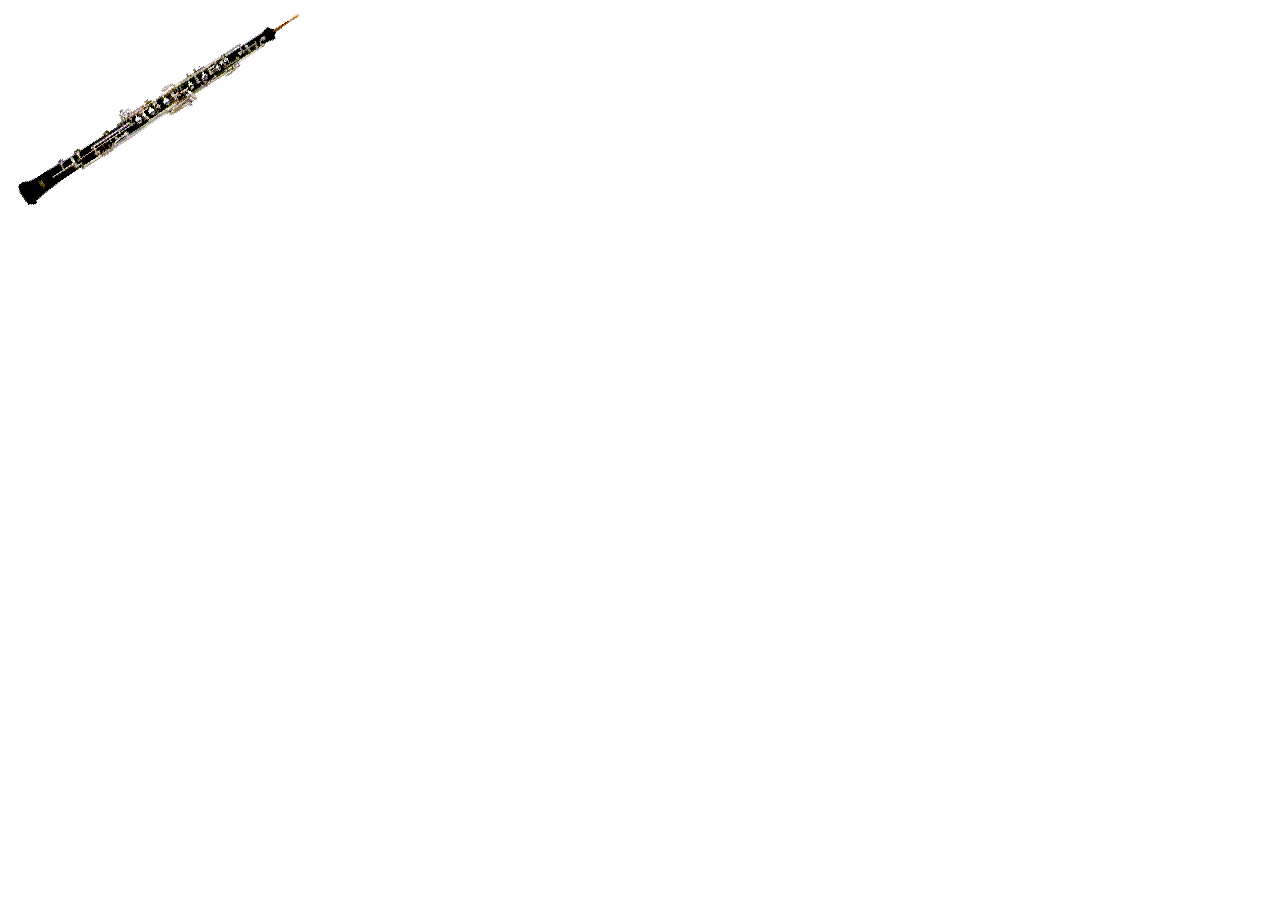
==== labs/audio/index.html @ 3038bda7 "Add audio lab files" ====
<!DOCTYPE html>
<html lang="en">
<head>
    <meta charset="UTF-8">
    <meta name="viewport" content="width=device-width, initial-scale=1.0">
    <title>Audio Lab</title>
</head>
<body>
    <img src="./artifact/source.gif" usemap="#source-map">
    <map name="source-map">
        <audio id="sourceMusicPlayer">
            <source src="./data/better-day.mp3" type="audio/mpeg">
          Your browser does not support the audio element.
        </audio>
        <area id="" target="_self" alt="" title="" href="" coords="30,199,300,16,276,0,106,101,0,169,5,172,4,182,30,198,296,8" shape="poly">
    </map>
    <script src="./index.js"></script>
</body>
</html>
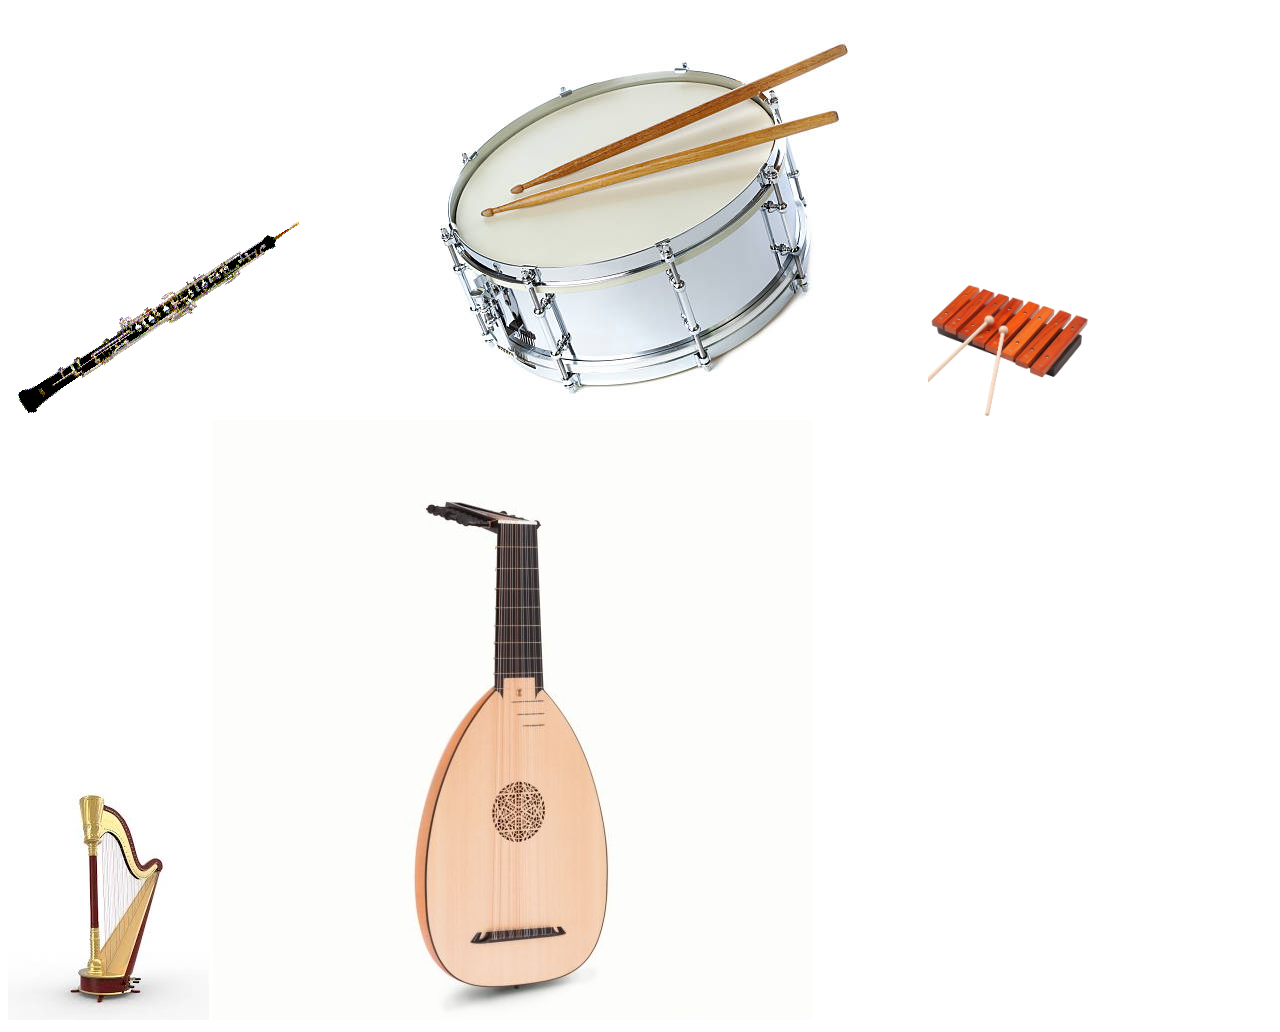
==== commit a89b832e: "Update audio lab files with new instrument images and music sources" ====
--- a/labs/audio/index.html
+++ b/labs/audio/index.html
@@ -6,13 +6,41 @@
     <title>Audio Lab</title>
 </head>
 <body>
-    <img src="./artifact/source.gif" usemap="#source-map">
-    <map name="source-map">
-        <audio id="sourceMusicPlayer">
-            <source src="./data/better-day.mp3" type="audio/mpeg">
+    <img id="instrument-one" src="./artifact/unknown/unknown.jpeg" usemap="#source-map-one">
+    <map name="source-map-one">
+        <audio id="music-one">
+        <source src="./artifact/better-day.mp3" type="audio/mpeg">
           Your browser does not support the audio element.
         </audio>
-        <area id="" target="_self" alt="" title="" href="" coords="30,199,300,16,276,0,106,101,0,169,5,172,4,182,30,198,296,8" shape="poly">
+    </map>
+    <img id="instrument-two" src="./artifact/drum/drum.jpeg" usemap="#image-map-two">
+    <map name="image-map-two">
+        <audio id="music-two">
+            <source src="./artifact/unknown/perfect-beauty.mp3" type="audio/mpeg">
+          Your browser does not support the audio element.
+        </audio> 
+        <area style=" background-color: red" target="_self" alt="" title="" href="" coords="167,136,219,101,314,63,367,55,532,34,533,39,494,56,462,74,464,88,468,103,467,115,478,115,489,111,504,111,512,102,520,102,525,106,466,123,480,141,489,161,472,127,491,176,494,187,495,203,497,224,496,244,492,259,473,295,456,315,388,357,344,372,244,377,192,339,171,325,145,250,138,192" shape="poly">
+    </map>
+    <img id="instrument-three" style="width: 10rem;"  src="./artifact/xylophone/xylophone.jpeg" usemap="#image-map-three"></img>
+    <map name="image-map-three">
+        <audio id="music-three">
+            <source src="./artifact/xylophone/separation.mp3" type="audio/mpeg">
+          Your browser does not support the audio element.
+        </audio> 
+    </map>
+    <img id="instrument-four" src="./artifact/harp/harp.jpeg" usemap="#image-map-four"></img>
+    <map name="image-map-four">
+        <audio id="music-four">
+            <source src="./artifact/harp/once-in-paris.mp3" type="audio/mpeg">
+          Your browser does not support the audio element.
+        </audio> 
+    </map>
+    <img id="instrument-five" src="./artifact/lute/lute.jpeg" usemap="#image-map-five"></img>
+    <map name="image-map-five">
+        <audio id="music-five">
+        <source src="./artifact/lute/baby-mandala.mp3" type="audio/mpeg">
+          Your browser does not support the audio element.
+        </audio>
     </map>
     <script src="./index.js"></script>
 </body>
